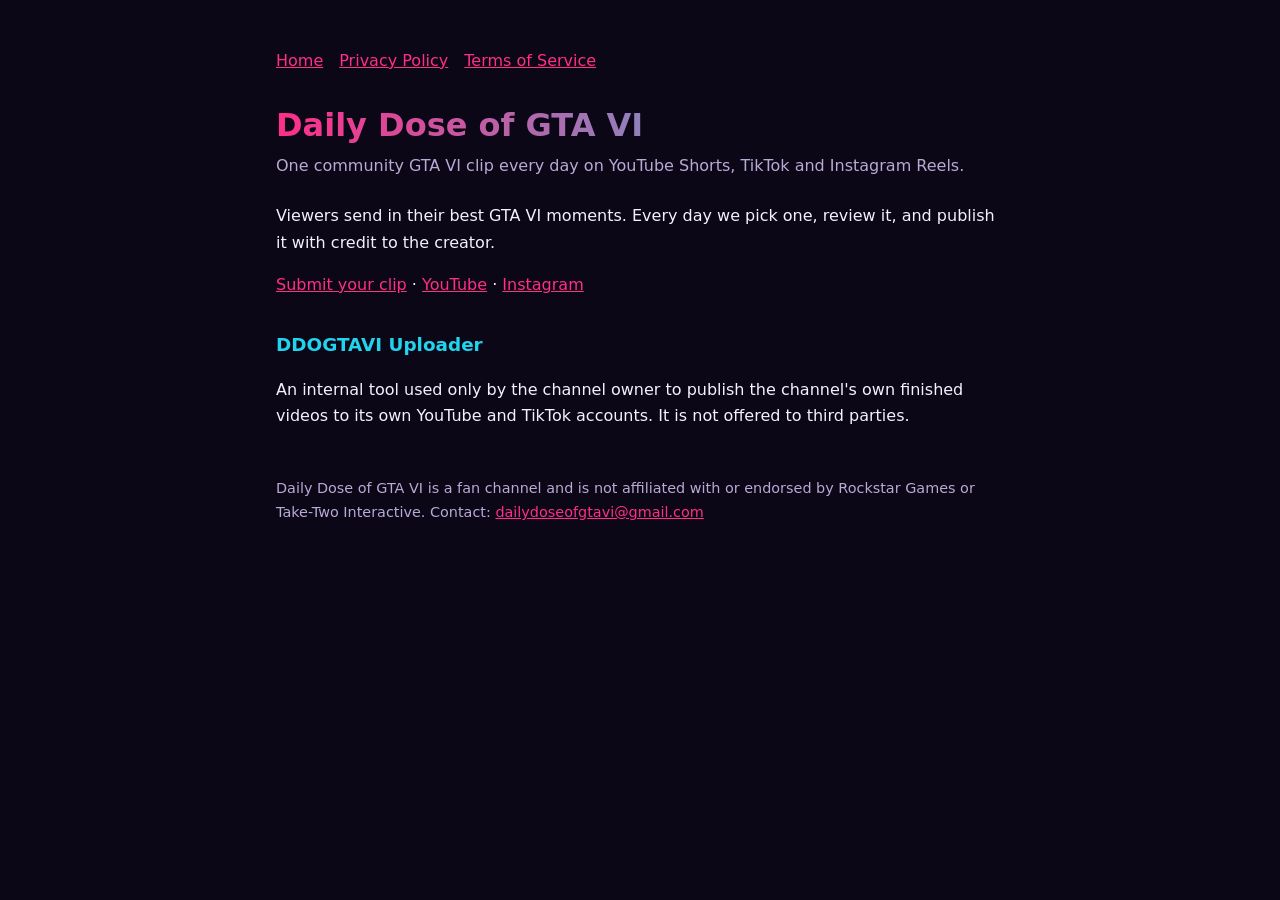
==== index.html @ 0127e4ac "Site: homepage, privacy policy, terms for DDOGTAVI Uploader Co-Authored-By: Claude Opus 5.5 <noreply" ====
<!doctype html><html lang="en"><head><meta charset="utf-8"><meta name="viewport" content="width=device-width,initial-scale=1"><title>Daily Dose of GTA VI</title><link rel="stylesheet" href="style.css"></head><body><main><nav><a href="./">Home</a><a href="privacy.html">Privacy Policy</a><a href="terms.html">Terms of Service</a></nav>
<h1>Daily Dose of GTA VI</h1>
<p class="meta">One community GTA VI clip every day on YouTube Shorts, TikTok and Instagram Reels.</p>
<p>Viewers send in their best GTA VI moments. Every day we pick one, review it, and publish it with credit to the creator.</p>
<p><a href="https://tally.so/r/RG7JVQ">Submit your clip</a> · <a href="https://www.youtube.com/channel/UCpqK5AfhZO176LmRldp3daw">YouTube</a> · <a href="https://www.instagram.com/dailydoseofgtavi/">Instagram</a></p>
<h2>DDOGTAVI Uploader</h2>
<p>An internal tool used only by the channel owner to publish the channel's own finished videos to its own YouTube and TikTok accounts. It is not offered to third parties.</p>
<footer>Daily Dose of GTA VI is a fan channel and is not affiliated with or endorsed by Rockstar Games or Take-Two Interactive. Contact: <a href="mailto:dailydoseofgtavi@gmail.com">dailydoseofgtavi@gmail.com</a></footer></main></body></html>
---- style.css ----
:root{--bg:#0b0716;--fg:#f5f0ff;--muted:#b9a9d6;--pink:#ff2e88;--cyan:#22d3ee}
*{box-sizing:border-box}body{margin:0;background:var(--bg);color:var(--fg);font:16px/1.65 system-ui,-apple-system,Segoe UI,Roboto,sans-serif}
main{max-width:760px;margin:0 auto;padding:48px 16px 80px}
h1{font-size:2rem;line-height:1.2;margin:0 0 8px;background:linear-gradient(90deg,var(--pink),var(--cyan));-webkit-background-clip:text;background-clip:text;color:transparent}
h2{font-size:1.15rem;margin:32px 0 6px;color:var(--cyan)}a{color:var(--pink)}p.meta{color:var(--muted);margin:0 0 24px}
nav{display:flex;gap:16px;flex-wrap:wrap;margin-bottom:32px}footer{margin-top:48px;color:var(--muted);font-size:.9rem}
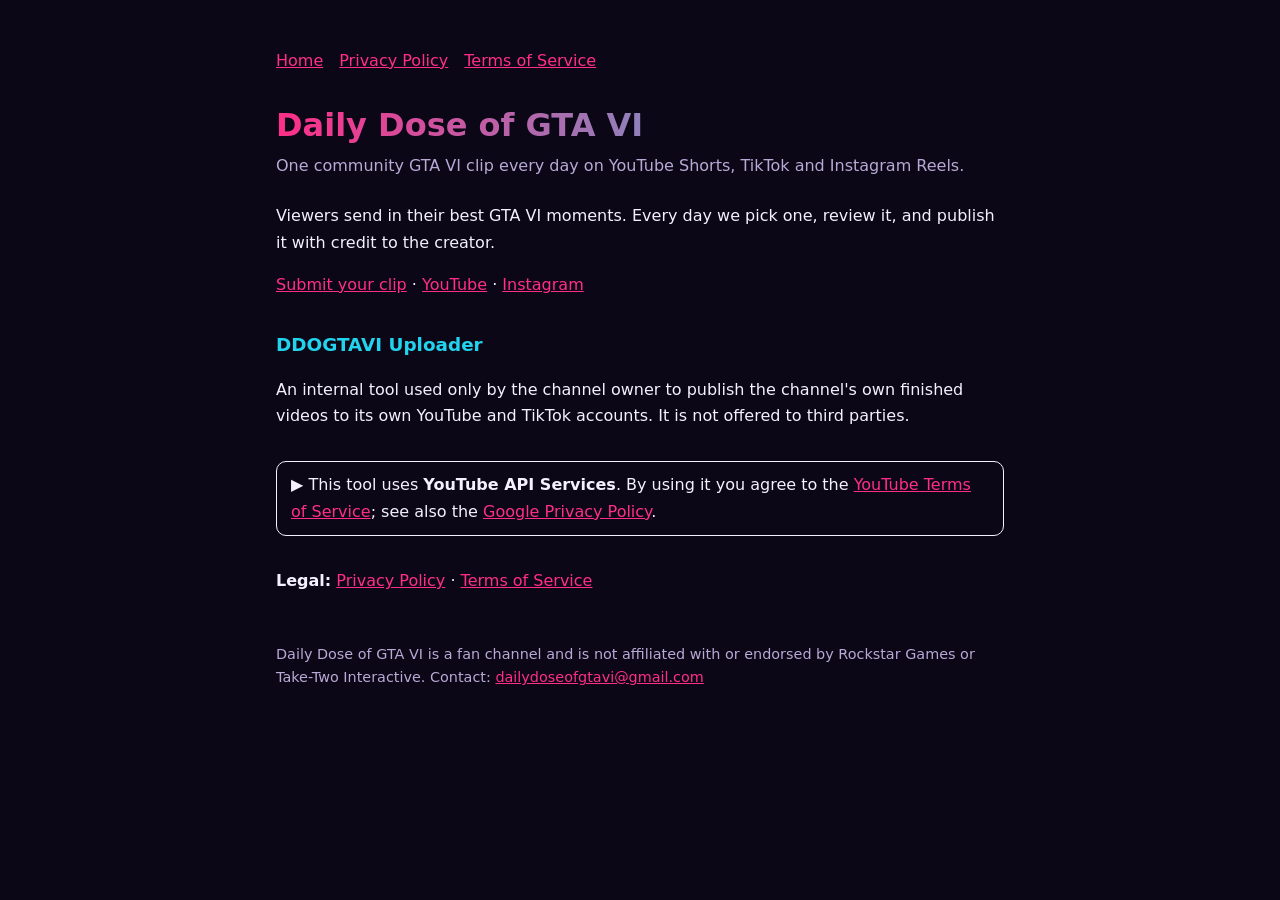
==== commit f5d83724: "Homepage: YouTube API Services notice and legal links Co-Authored-By: Claude Opus 5.5 <noreply@anthr" ====
--- a/index.html
+++ b/index.html
@@ -5,4 +5,6 @@
 <p><a href="https://tally.so/r/RG7JVQ">Submit your clip</a> · <a href="https://www.youtube.com/channel/UCpqK5AfhZO176LmRldp3daw">YouTube</a> · <a href="https://www.instagram.com/dailydoseofgtavi/">Instagram</a></p>
 <h2>DDOGTAVI Uploader</h2>
 <p>An internal tool used only by the channel owner to publish the channel's own finished videos to its own YouTube and TikTok accounts. It is not offered to third parties.</p>
+<p class="badge">▶ This tool uses <b>YouTube API Services</b>. By using it you agree to the <a href="https://www.youtube.com/t/terms">YouTube Terms of Service</a>; see also the <a href="https://policies.google.com/privacy">Google Privacy Policy</a>.</p>
+<p><b>Legal:</b> <a href="privacy.html">Privacy Policy</a> · <a href="terms.html">Terms of Service</a></p>
 <footer>Daily Dose of GTA VI is a fan channel and is not affiliated with or endorsed by Rockstar Games or Take-Two Interactive. Contact: <a href="mailto:dailydoseofgtavi@gmail.com">dailydoseofgtavi@gmail.com</a></footer></main></body></html>
--- a/style.css
+++ b/style.css
@@ -4,3 +4,5 @@
 h1{font-size:2rem;line-height:1.2;margin:0 0 8px;background:linear-gradient(90deg,var(--pink),var(--cyan));-webkit-background-clip:text;background-clip:text;color:transparent}
 h2{font-size:1.15rem;margin:32px 0 6px;color:var(--cyan)}a{color:var(--pink)}p.meta{color:var(--muted);margin:0 0 24px}
 nav{display:flex;gap:16px;flex-wrap:wrap;margin-bottom:32px}footer{margin-top:48px;color:var(--muted);font-size:.9rem}
+
+.badge{border:1px solid currentColor;border-radius:10px;padding:10px 14px;display:inline-block}
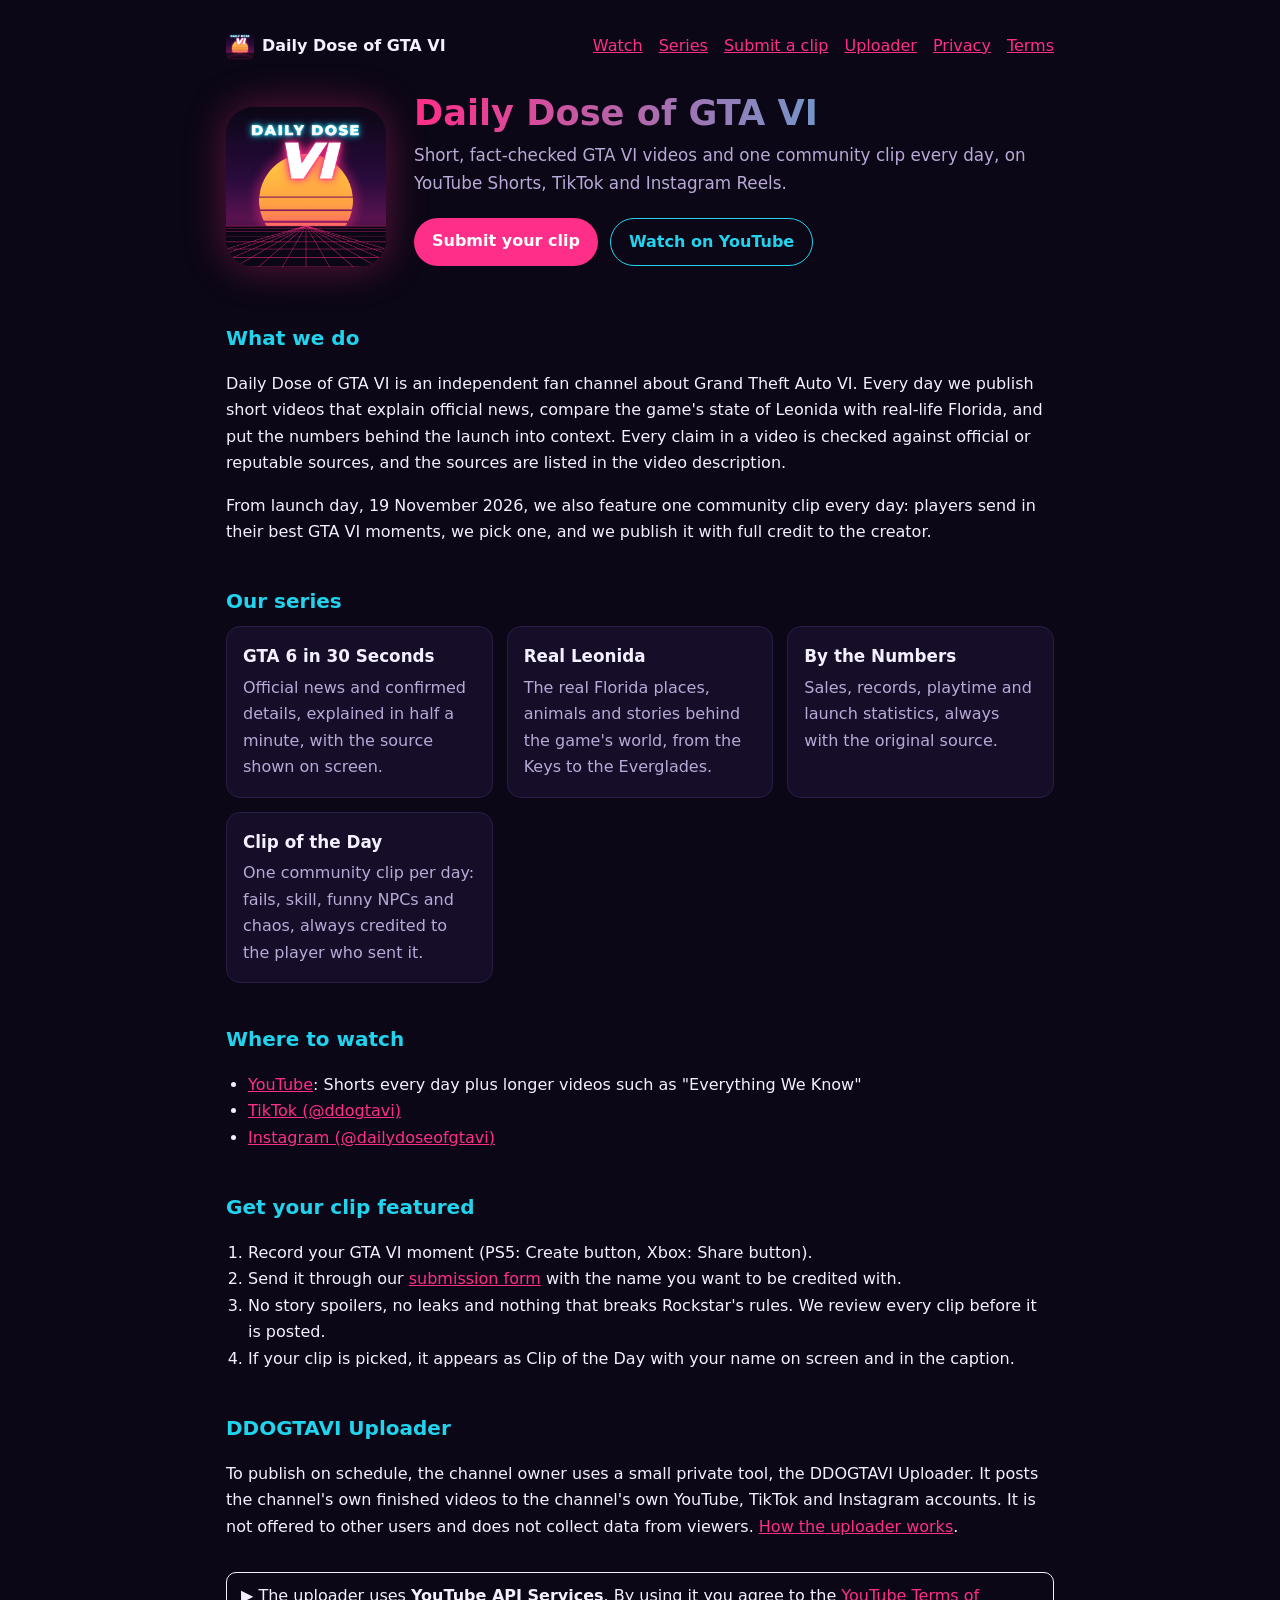
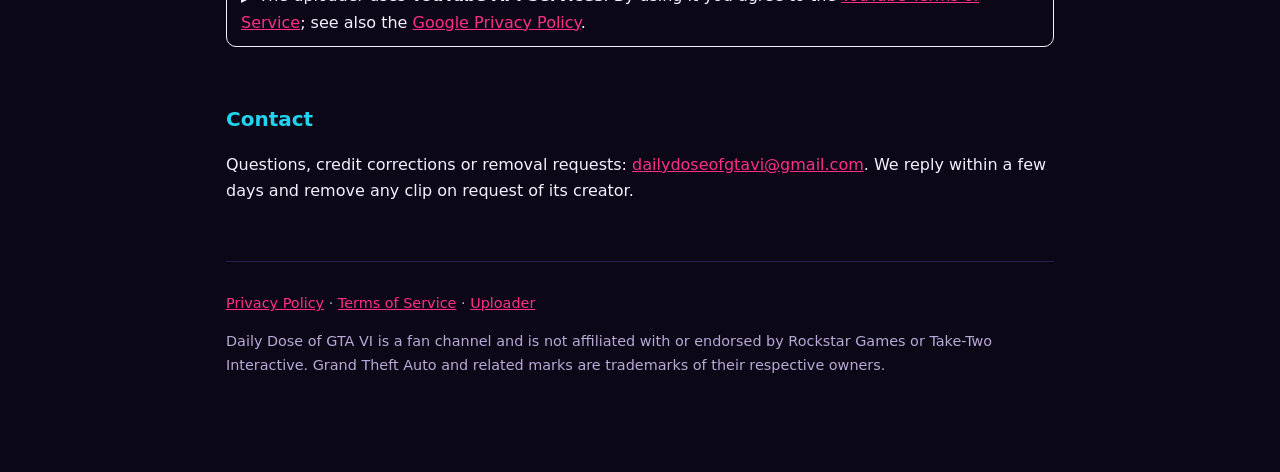
==== commit 53acb19f: "Full website: channel info, series, submission guide, uploader page; favicon = app icon Co-Authored-" ====
--- a/index.html
+++ b/index.html
@@ -1,10 +1,80 @@
-<!doctype html><html lang="en"><head><meta charset="utf-8"><meta name="viewport" content="width=device-width,initial-scale=1"><title>Daily Dose of GTA VI</title><link rel="stylesheet" href="style.css"></head><body><main><nav><a href="./">Home</a><a href="privacy.html">Privacy Policy</a><a href="terms.html">Terms of Service</a></nav>
+<!doctype html>
+<html lang="en">
+<head>
+<meta charset="utf-8">
+<meta name="viewport" content="width=device-width,initial-scale=1">
+<title>Daily Dose of GTA VI</title>
+<meta name="description" content="Daily Dose of GTA VI: short, fact-checked GTA VI videos and one community clip every day on YouTube Shorts, TikTok and Instagram Reels.">
+<link rel="icon" href="favicon.ico" sizes="48x48">
+<link rel="icon" type="image/png" sizes="32x32" href="img/icon-32.png">
+<link rel="icon" type="image/png" sizes="192x192" href="img/icon-192.png">
+<link rel="apple-touch-icon" href="img/icon-180.png">
+<meta property="og:image" content="https://gabriel-ags.github.io/ddogtavi/img/icon-512.png">
+<link rel="stylesheet" href="style.css">
+</head>
+<body>
+<main>
+<nav><a href="./" class="brand"><img src="img/icon-192.png" alt="" width="28" height="28">Daily Dose of GTA VI</a><a href="#watch">Watch</a><a href="#series">Series</a><a href="#submit">Submit a clip</a><a href="uploader.html">Uploader</a><a href="privacy.html">Privacy</a><a href="terms.html">Terms</a></nav>
+
+<header class="hero">
+<img src="img/icon-512.png" alt="Daily Dose of GTA VI logo" width="160" height="160">
+<div>
 <h1>Daily Dose of GTA VI</h1>
-<p class="meta">One community GTA VI clip every day on YouTube Shorts, TikTok and Instagram Reels.</p>
-<p>Viewers send in their best GTA VI moments. Every day we pick one, review it, and publish it with credit to the creator.</p>
-<p><a href="https://tally.so/r/RG7JVQ">Submit your clip</a> · <a href="https://www.youtube.com/channel/UCpqK5AfhZO176LmRldp3daw">YouTube</a> · <a href="https://www.instagram.com/dailydoseofgtavi/">Instagram</a></p>
+<p class="meta">Short, fact-checked GTA VI videos and one community clip every day, on YouTube Shorts, TikTok and Instagram Reels.</p>
+<p class="cta"><a class="btn" href="https://tally.so/r/RG7JVQ">Submit your clip</a><a class="btn ghost" href="https://www.youtube.com/channel/UCpqK5AfhZO176LmRldp3daw">Watch on YouTube</a></p>
+</div>
+</header>
+
+<section id="about">
+<h2>What we do</h2>
+<p>Daily Dose of GTA VI is an independent fan channel about Grand Theft Auto VI. Every day we publish short videos that explain official news, compare the game's state of Leonida with real-life Florida, and put the numbers behind the launch into context. Every claim in a video is checked against official or reputable sources, and the sources are listed in the video description.</p>
+<p>From launch day, 19 November 2026, we also feature one community clip every day: players send in their best GTA VI moments, we pick one, and we publish it with full credit to the creator.</p>
+</section>
+
+<section id="series">
+<h2>Our series</h2>
+<div class="grid">
+<article><h3>GTA 6 in 30 Seconds</h3><p>Official news and confirmed details, explained in half a minute, with the source shown on screen.</p></article>
+<article><h3>Real Leonida</h3><p>The real Florida places, animals and stories behind the game's world, from the Keys to the Everglades.</p></article>
+<article><h3>By the Numbers</h3><p>Sales, records, playtime and launch statistics, always with the original source.</p></article>
+<article><h3>Clip of the Day</h3><p>One community clip per day: fails, skill, funny NPCs and chaos, always credited to the player who sent it.</p></article>
+</div>
+</section>
+
+<section id="watch">
+<h2>Where to watch</h2>
+<ul class="links">
+<li><a href="https://www.youtube.com/channel/UCpqK5AfhZO176LmRldp3daw">YouTube</a>: Shorts every day plus longer videos such as "Everything We Know"</li>
+<li><a href="https://www.tiktok.com/@ddogtavi">TikTok (@ddogtavi)</a></li>
+<li><a href="https://www.instagram.com/dailydoseofgtavi/">Instagram (@dailydoseofgtavi)</a></li>
+</ul>
+</section>
+
+<section id="submit">
+<h2>Get your clip featured</h2>
+<ol>
+<li>Record your GTA VI moment (PS5: Create button, Xbox: Share button).</li>
+<li>Send it through our <a href="https://tally.so/r/RG7JVQ">submission form</a> with the name you want to be credited with.</li>
+<li>No story spoilers, no leaks and nothing that breaks Rockstar's rules. We review every clip before it is posted.</li>
+<li>If your clip is picked, it appears as Clip of the Day with your name on screen and in the caption.</li>
+</ol>
+</section>
+
+<section id="uploader">
 <h2>DDOGTAVI Uploader</h2>
-<p>An internal tool used only by the channel owner to publish the channel's own finished videos to its own YouTube and TikTok accounts. It is not offered to third parties.</p>
-<p class="badge">▶ This tool uses <b>YouTube API Services</b>. By using it you agree to the <a href="https://www.youtube.com/t/terms">YouTube Terms of Service</a>; see also the <a href="https://policies.google.com/privacy">Google Privacy Policy</a>.</p>
-<p><b>Legal:</b> <a href="privacy.html">Privacy Policy</a> · <a href="terms.html">Terms of Service</a></p>
-<footer>Daily Dose of GTA VI is a fan channel and is not affiliated with or endorsed by Rockstar Games or Take-Two Interactive. Contact: <a href="mailto:dailydoseofgtavi@gmail.com">dailydoseofgtavi@gmail.com</a></footer></main></body></html>
+<p>To publish on schedule, the channel owner uses a small private tool, the DDOGTAVI Uploader. It posts the channel's own finished videos to the channel's own YouTube, TikTok and Instagram accounts. It is not offered to other users and does not collect data from viewers. <a href="uploader.html">How the uploader works</a>.</p>
+<p class="badge">▶ The uploader uses <b>YouTube API Services</b>. By using it you agree to the <a href="https://www.youtube.com/t/terms">YouTube Terms of Service</a>; see also the <a href="https://policies.google.com/privacy">Google Privacy Policy</a>.</p>
+</section>
+
+<section id="contact">
+<h2>Contact</h2>
+<p>Questions, credit corrections or removal requests: <a href="mailto:dailydoseofgtavi@gmail.com">dailydoseofgtavi@gmail.com</a>. We reply within a few days and remove any clip on request of its creator.</p>
+</section>
+
+<footer>
+<p><a href="privacy.html">Privacy Policy</a> · <a href="terms.html">Terms of Service</a> · <a href="uploader.html">Uploader</a></p>
+<p>Daily Dose of GTA VI is a fan channel and is not affiliated with or endorsed by Rockstar Games or Take-Two Interactive. Grand Theft Auto and related marks are trademarks of their respective owners.</p>
+</footer>
+</main>
+</body>
+</html>
--- a/style.css
+++ b/style.css
@@ -1,8 +1,22 @@
-:root{--bg:#0b0716;--fg:#f5f0ff;--muted:#b9a9d6;--pink:#ff2e88;--cyan:#22d3ee}
+:root{--bg:#0b0716;--fg:#f5f0ff;--muted:#b9a9d6;--pink:#ff2e88;--cyan:#22d3ee;--card:#160d29}
 *{box-sizing:border-box}body{margin:0;background:var(--bg);color:var(--fg);font:16px/1.65 system-ui,-apple-system,Segoe UI,Roboto,sans-serif}
-main{max-width:760px;margin:0 auto;padding:48px 16px 80px}
-h1{font-size:2rem;line-height:1.2;margin:0 0 8px;background:linear-gradient(90deg,var(--pink),var(--cyan));-webkit-background-clip:text;background-clip:text;color:transparent}
-h2{font-size:1.15rem;margin:32px 0 6px;color:var(--cyan)}a{color:var(--pink)}p.meta{color:var(--muted);margin:0 0 24px}
-nav{display:flex;gap:16px;flex-wrap:wrap;margin-bottom:32px}footer{margin-top:48px;color:var(--muted);font-size:.9rem}
-
+main{max-width:860px;margin:0 auto;padding:32px 16px 80px}
+h1{font-size:2.2rem;line-height:1.2;margin:0 0 8px;background:linear-gradient(90deg,var(--pink),var(--cyan));-webkit-background-clip:text;background-clip:text;color:transparent}
+h2{font-size:1.25rem;margin:40px 0 8px;color:var(--cyan)}h3{margin:0 0 4px;font-size:1.05rem}
+a{color:var(--pink)}p.meta{color:var(--muted);margin:0 0 20px;font-size:1.05rem}
+nav{display:flex;gap:16px;flex-wrap:wrap;align-items:center;margin-bottom:32px}
+nav .brand{display:flex;align-items:center;gap:8px;font-weight:700;color:var(--fg);text-decoration:none;margin-right:auto}
+nav .brand img{border-radius:6px}
+.hero{display:flex;gap:28px;align-items:center;flex-wrap:wrap}
+.hero img{border-radius:28px;box-shadow:0 0 40px rgba(255,46,136,.35);max-width:100%;height:auto}
+.hero div{flex:1;min-width:240px}
+.cta{display:flex;gap:12px;flex-wrap:wrap}
+.btn{display:inline-block;padding:10px 18px;border-radius:999px;background:var(--pink);color:#fff;text-decoration:none;font-weight:600}
+.btn.ghost{background:transparent;border:1px solid var(--cyan);color:var(--cyan)}
+.grid{display:grid;grid-template-columns:repeat(auto-fit,minmax(200px,1fr));gap:14px}
+.grid article{background:var(--card);border:1px solid #2a1d47;border-radius:14px;padding:16px}
+.grid article p{margin:0;color:var(--muted)}
+ul.links,ol{padding-left:22px}
+footer{margin-top:56px;color:var(--muted);font-size:.9rem;border-top:1px solid #2a1d47;padding-top:16px}
 .badge{border:1px solid currentColor;border-radius:10px;padding:10px 14px;display:inline-block}
+code{background:var(--card);padding:1px 6px;border-radius:6px}
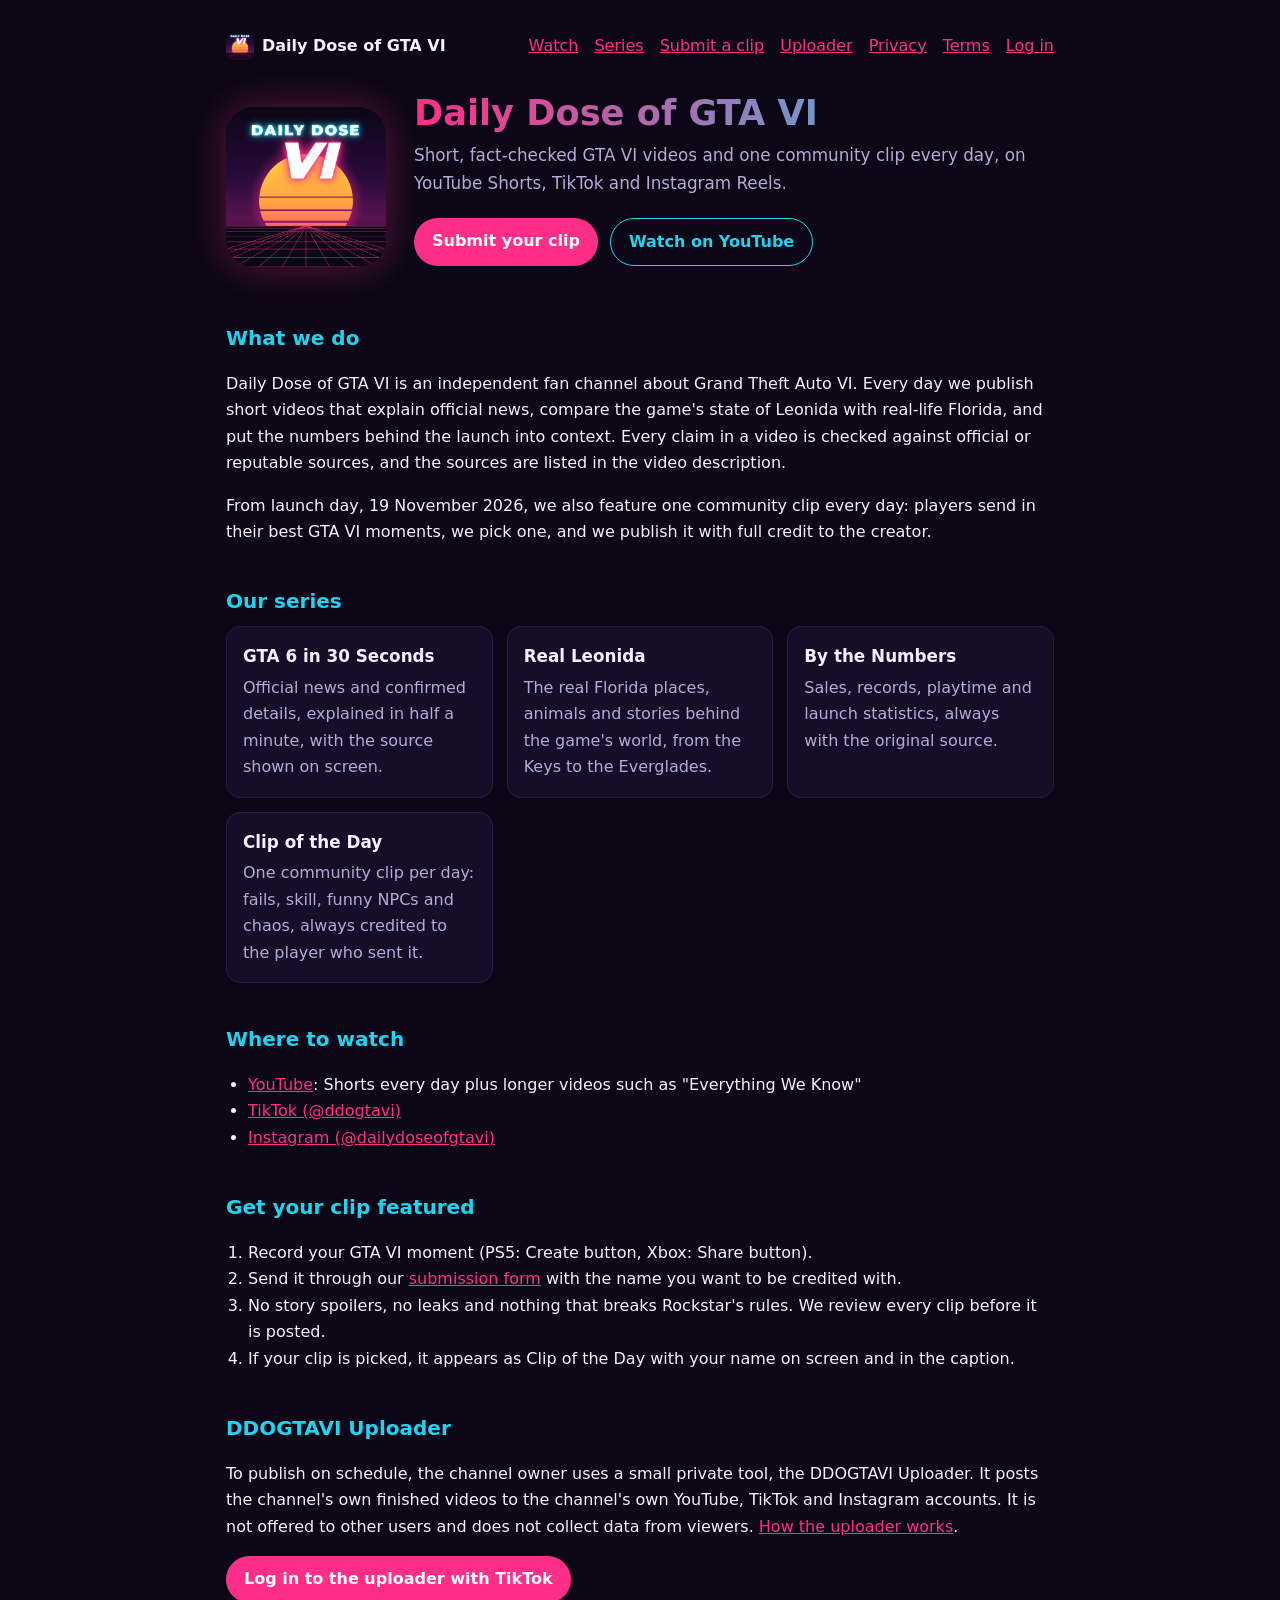
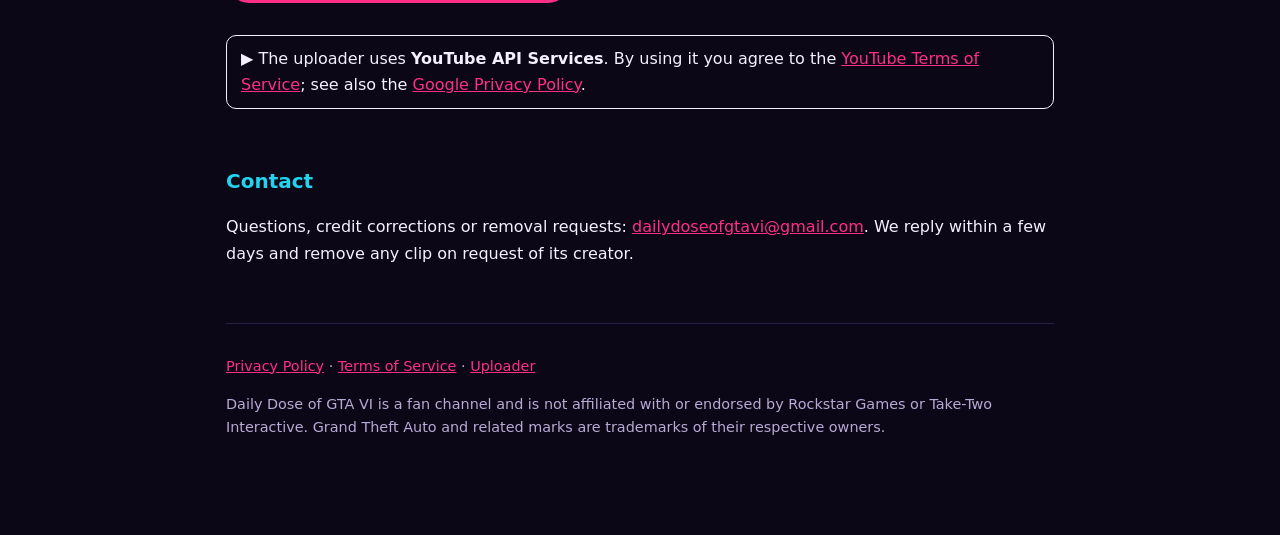
==== commit 3d9c1dbd: "Complete Privacy Policy and Terms, visible TikTok login entry for app review TikTok review 23.11. re" ====
--- a/index.html
+++ b/index.html
@@ -10,11 +10,11 @@
 <link rel="icon" type="image/png" sizes="192x192" href="img/icon-192.png">
 <link rel="apple-touch-icon" href="img/icon-180.png">
 <meta property="og:image" content="https://gabriel-ags.github.io/ddogtavi/img/icon-512.png">
-<link rel="stylesheet" href="style.css">
+<link rel="stylesheet" href="style.css?v=2">
 </head>
 <body>
 <main>
-<nav><a href="./" class="brand"><img src="img/icon-192.png" alt="" width="28" height="28">Daily Dose of GTA VI</a><a href="#watch">Watch</a><a href="#series">Series</a><a href="#submit">Submit a clip</a><a href="uploader.html">Uploader</a><a href="privacy.html">Privacy</a><a href="terms.html">Terms</a></nav>
+<nav><a href="./" class="brand"><img src="img/icon-192.png" alt="" width="28" height="28">Daily Dose of GTA VI</a><a href="#watch">Watch</a><a href="#series">Series</a><a href="#submit">Submit a clip</a><a href="uploader.html">Uploader</a><a href="privacy.html">Privacy</a><a href="terms.html">Terms</a><a href="tiktok/">Log in</a></nav>
 
 <header class="hero">
 <img src="img/icon-512.png" alt="Daily Dose of GTA VI logo" width="160" height="160">
@@ -63,6 +63,7 @@
 <section id="uploader">
 <h2>DDOGTAVI Uploader</h2>
 <p>To publish on schedule, the channel owner uses a small private tool, the DDOGTAVI Uploader. It posts the channel's own finished videos to the channel's own YouTube, TikTok and Instagram accounts. It is not offered to other users and does not collect data from viewers. <a href="uploader.html">How the uploader works</a>.</p>
+<p class="cta"><a class="btn" href="tiktok/">Log in to the uploader with TikTok</a></p>
 <p class="badge">▶ The uploader uses <b>YouTube API Services</b>. By using it you agree to the <a href="https://www.youtube.com/t/terms">YouTube Terms of Service</a>; see also the <a href="https://policies.google.com/privacy">Google Privacy Policy</a>.</p>
 </section>
 
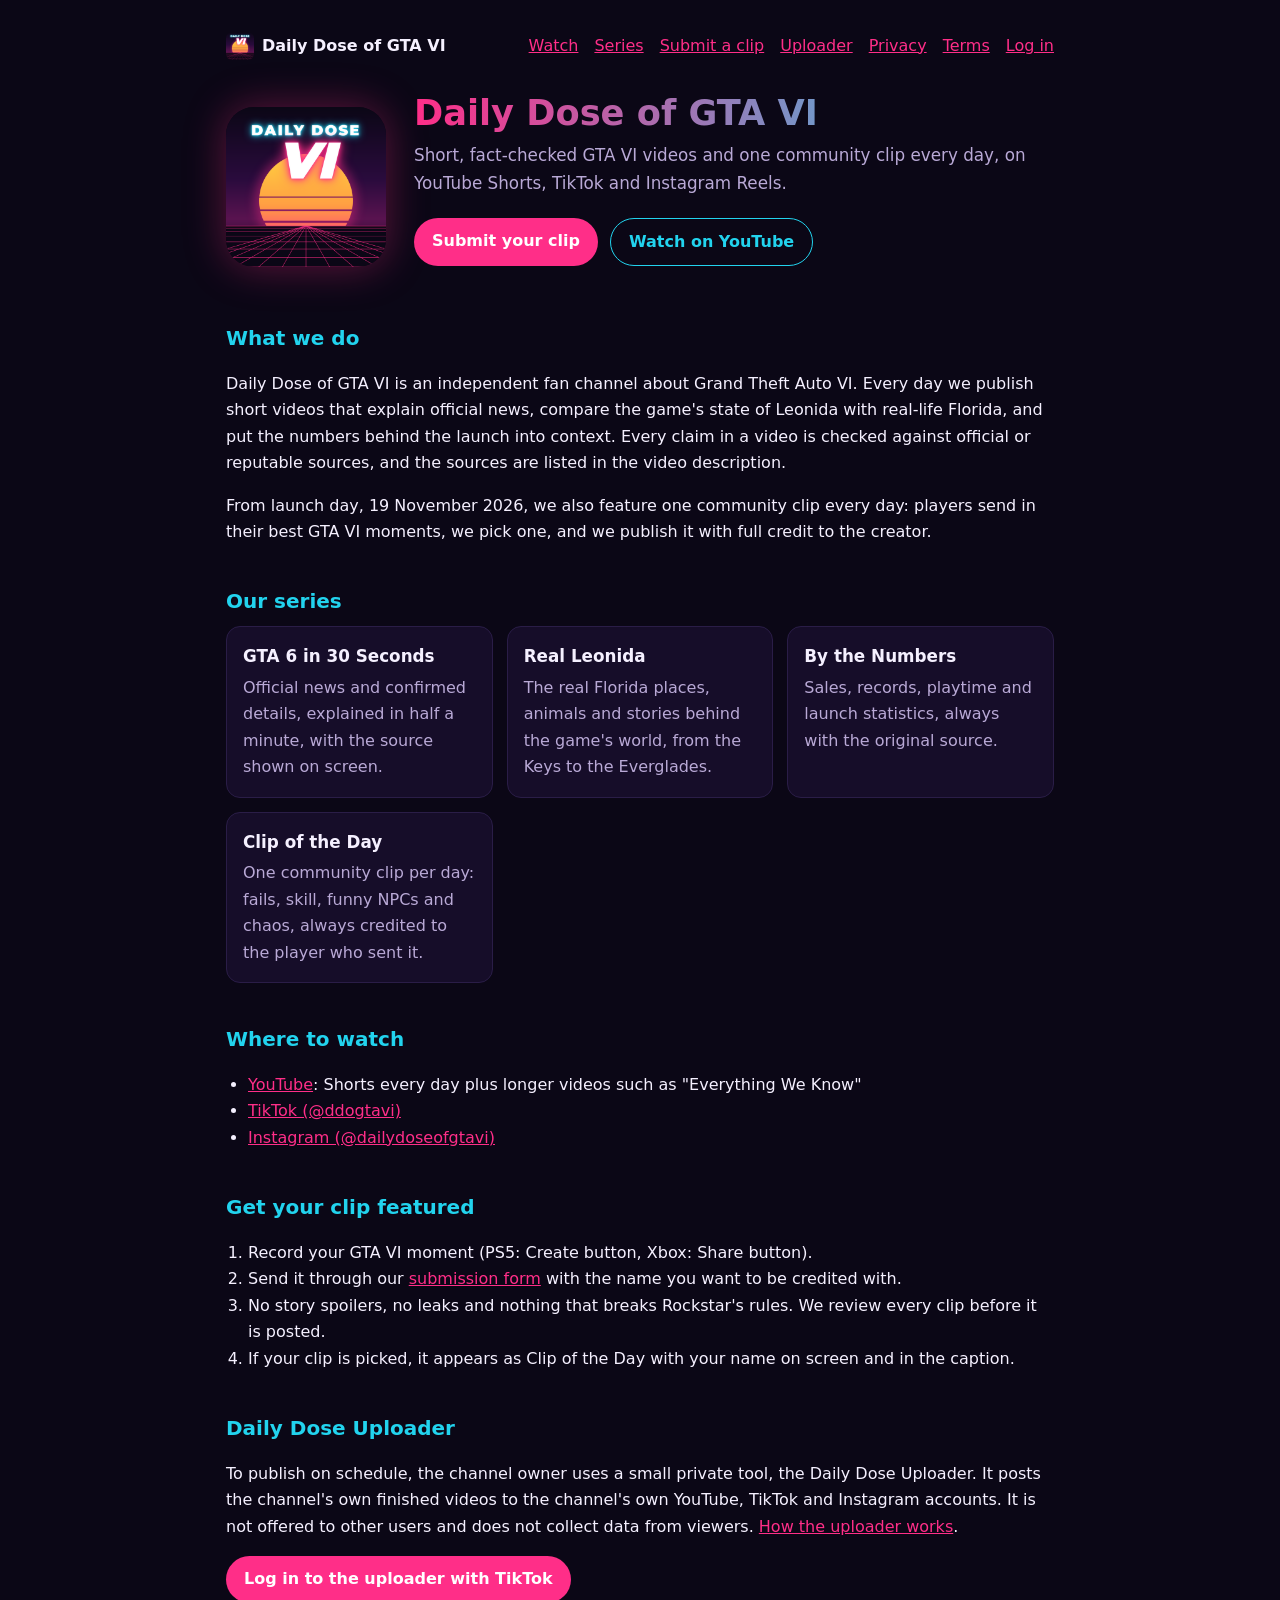
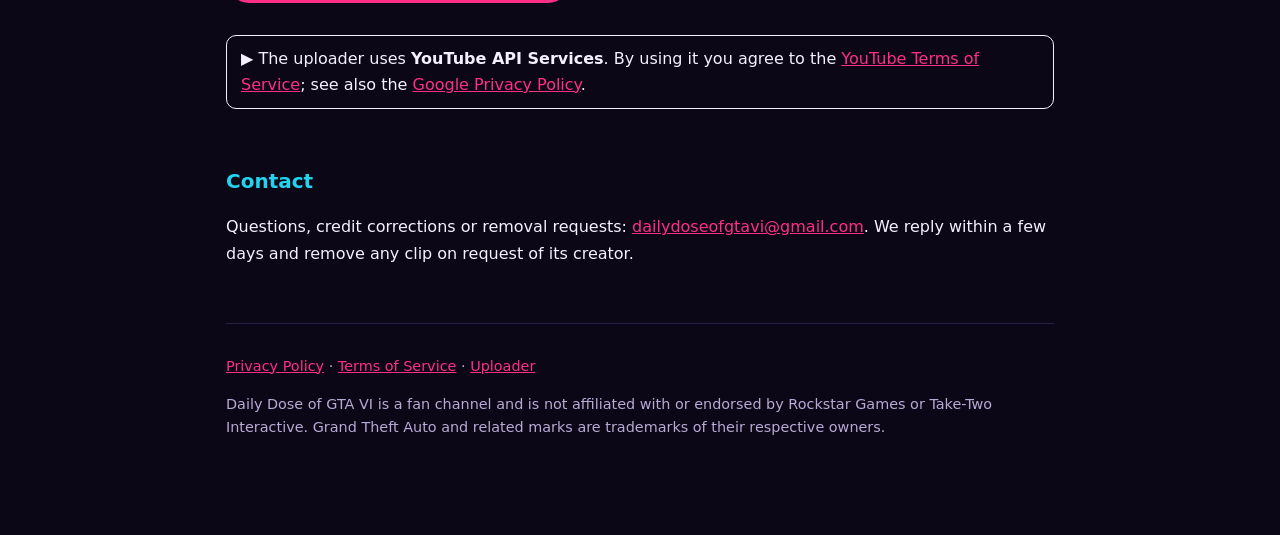
==== commit 41205dc1: "Rename app to Daily Dose Uploader (TikTok review: no third-party trademark in app name) Co-Authored-" ====
--- a/index.html
+++ b/index.html
@@ -61,8 +61,8 @@
 </section>
 
 <section id="uploader">
-<h2>DDOGTAVI Uploader</h2>
-<p>To publish on schedule, the channel owner uses a small private tool, the DDOGTAVI Uploader. It posts the channel's own finished videos to the channel's own YouTube, TikTok and Instagram accounts. It is not offered to other users and does not collect data from viewers. <a href="uploader.html">How the uploader works</a>.</p>
+<h2>Daily Dose Uploader</h2>
+<p>To publish on schedule, the channel owner uses a small private tool, the Daily Dose Uploader. It posts the channel's own finished videos to the channel's own YouTube, TikTok and Instagram accounts. It is not offered to other users and does not collect data from viewers. <a href="uploader.html">How the uploader works</a>.</p>
 <p class="cta"><a class="btn" href="tiktok/">Log in to the uploader with TikTok</a></p>
 <p class="badge">▶ The uploader uses <b>YouTube API Services</b>. By using it you agree to the <a href="https://www.youtube.com/t/terms">YouTube Terms of Service</a>; see also the <a href="https://policies.google.com/privacy">Google Privacy Policy</a>.</p>
 </section>
